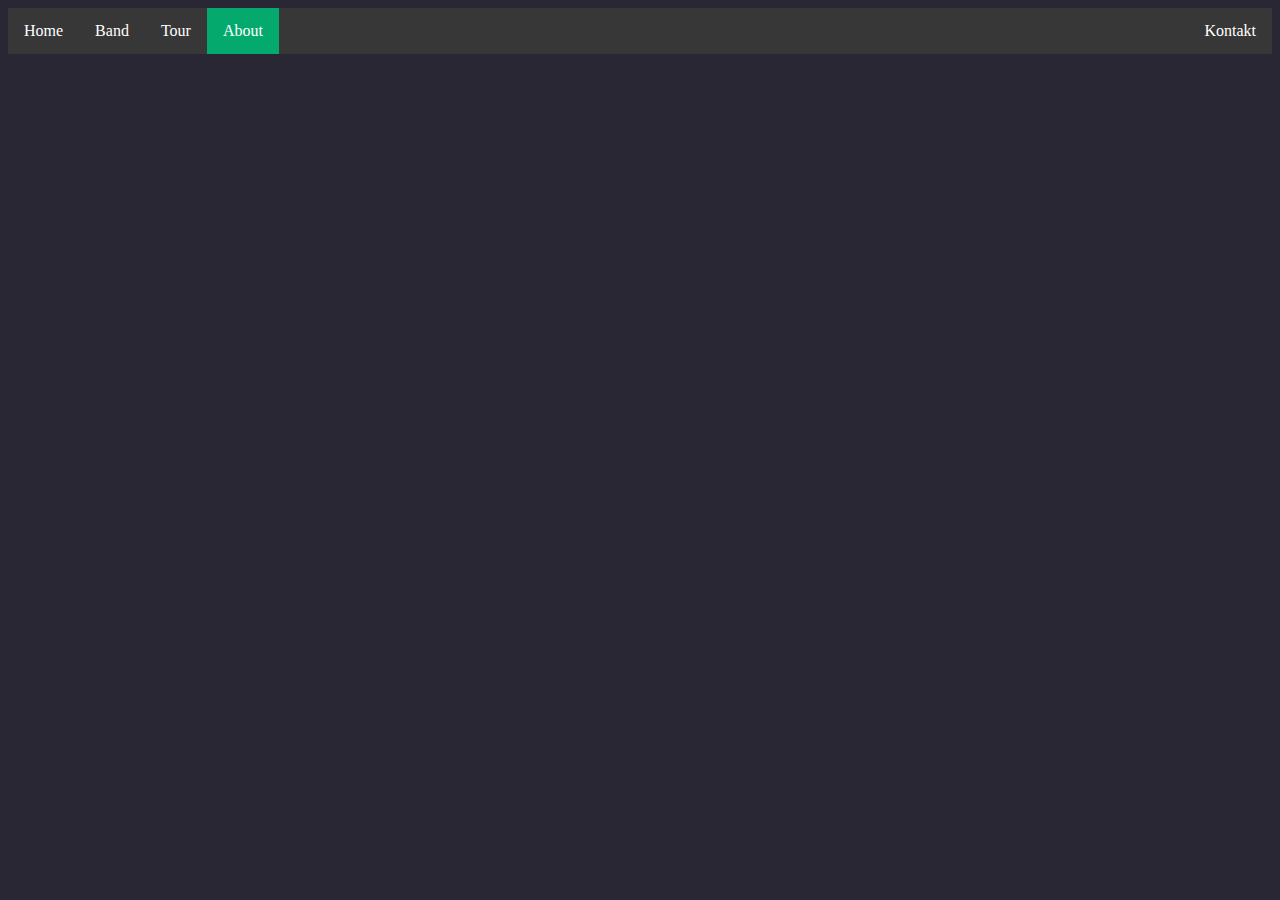
==== htmlcssjs/about.html @ 0d72051c "htmlProjektUpload" ====
<!DOCTYPE html>
<html lang="en">
<head>
    <meta charset="UTF-8">
    <meta http-equiv="X-UA-Compatible" content="IE=edge">
    <meta name="viewport" content="width=device-width, initial-scale=1.0">
    <title>Electric Callboy</title>
    <link rel="stylesheet" href="CSS/mystyle.css">
    <link rel="stylesheet" href="CSS/slideShow.css">
    <link rel="stylesheet" href="CSS/signs.css">
    <link rel="stylesheet" href="Javascript/myjs.js">
</head>
<body>
   
    <!--##### Navbar #####-->
    <ul>
        <li><a href="index.html">Home</a></li>
        <li><a href="band.html">Band</a></li>
        <li><a href="tour.html">Tour</a></li>
        <li><a class="active" href="about.html">About</a></li>
        <li style="float:right"><a href="kontakt.html">Kontakt</a></li>
    </ul>
   
</body>
</html>
---- htmlcssjs/CSS/mystyle.css ----
body {
    background-color: #282733;
    
}
ul {
    list-style-type: none; 
    margin: 0;
    padding: 0;
    overflow: hidden;
    background-color: #383737;
}
li {
    float: left;
}

li a {
    display: block;
    color: white;
    text-align: center;
    padding: 14px 16px;
    text-decoration: none;
}

li a:hover {
    background-color: #04aa6d79;
}

.active {
    background-color: #04AA6D;
}

.pictureContainer {
    height: 922px;
}

.pictureContainer img {
    display: block;
}

.column {
    float: left;
    padding: 10px;
}

.column.side {
    width: 25%;
    height: 100%;
}

.column.middle {
    width: 50%;
    height: 100%;
}

.row::after {
    content: "";
    display: table;
    clear: both;
}

.imgHor {
    transform: rotateY(180deg); 
}

div.banner {
    margin: 0;
    padding: 0;
}

h1.bannerName {
    margin: 0;
    position: relative;
}

.footer {
    position: absolute;
    left: 0;
    bottom: 0;
    width: 100%;
    text-align: center;
    color: white;
    background: #22222c;
    
}

.imgContainer {
    height: 922px;
}

.imgContainer img {
    display: block;
}
---- htmlcssjs/CSS/slideShow.css ----
* {box-sizing: border-box;
max-height: 600px !important;}

.slideshow-container {
    
    margin: 0;
}

.mySlides {
    display: none;
}

.prev, .next {
    cursor: pointer;
    position: absolute;
    top: 50%;
    width: auto;
    margin-top: -22px;
    padding: 16px;
    color: white;
    font-weight: bold;
    font-size: 18px;
    transition: 0.6s ease;
    border-radius: 0 3px 3px 0;
    user-select: none;
}

.next {
    right: 0;
    border-radius: 3px 0 0 3px;
}

.prev:hover, .next:hover {
    background-color: rgba(0,0,0,0.8);
}

.text {
    color: #f2f2f2;
    font-size: 15px;
    padding: 8px 12px;
    position: absolute;
    bottom: 8px;
    width: 100%;
    text-align: center;
}

.numbertext {
    color: #f2f2f2;
    font-size: 12px;
    padding: 8px 12px;
    position: absolute;
    top: 0;
}

.dot {
    cursor: pointer;
    height: 15px;
    width: 15px;
    margin: 0 2px;
    background-color: #a7a7a7;
    border-radius: 50%;
    display: inline-block;
    transition: background-color 0.6s ease;
}

.dot:hover {
    background-color: #4d0b0b;
}

.fade {
    animation-name: fade;
    animation-duration: 1.5s;
}

@keyframes fade {
    from {opacity: .4;}
    to {opacity: 1}
}
---- htmlcssjs/CSS/signs.css ----
.fa {padding: 20px;
    padding-right: 30px;
    width: 30px;
    text-align: center ;
    text-decoration: none;
    margin: 5px 2px;
    border-radius: 50%;
  }
  
  .fa:hover {
      opacity: 0.7;
  }
  
  .fa-facebook {
    background: #3B5998;
    color: white;
  }
  
  .fa-twitter {
    background: #55ACEE;
    color: white;
  }
  
  .fa-youtube {
    background: #bb0000;
    color: white;
  }
  
  .fa-instagram {
    background: #125688;
    color: white;
  }
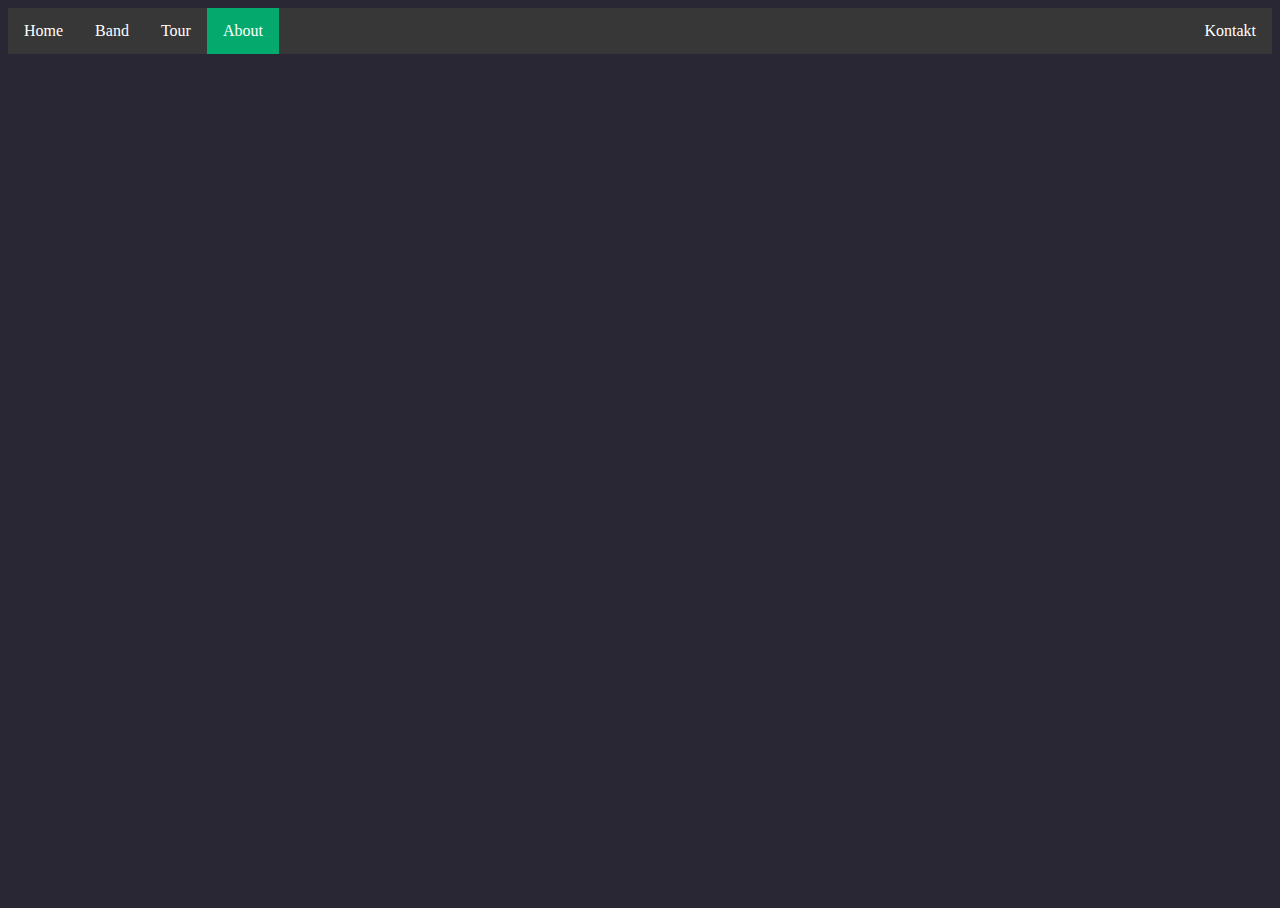
==== commit 65548822: "added table to tour" ====
--- a/htmlcssjs/about.html
+++ b/htmlcssjs/about.html
@@ -8,18 +8,18 @@
     <link rel="stylesheet" href="CSS/mystyle.css">
     <link rel="stylesheet" href="CSS/slideShow.css">
     <link rel="stylesheet" href="CSS/signs.css">
-    <link rel="stylesheet" href="Javascript/myjs.js">
 </head>
 <body>
-   
+   <header>
     <!--##### Navbar #####-->
-    <ul>
-        <li><a href="index.html">Home</a></li>
-        <li><a href="band.html">Band</a></li>
-        <li><a href="tour.html">Tour</a></li>
-        <li><a class="active" href="about.html">About</a></li>
-        <li style="float:right"><a href="kontakt.html">Kontakt</a></li>
+    <ul class="header">
+        <li class="header"><a href="index.html">Home</a></li>
+        <li class="header"><a href="band.html">Band</a></li>
+        <li class="header"><a href="tour.html">Tour</a></li>
+        <li class="header"><a class="active" href="about.html">About</a></li>
+        <li class="header" style="float:right"><a href="kontakt.html">Kontakt</a></li>
     </ul>
-   
+    </header>
+
 </body>
 </html>--- a/htmlcssjs/CSS/mystyle.css
+++ b/htmlcssjs/CSS/mystyle.css
@@ -1,19 +1,23 @@
+
+
 body {
     background-color: #282733;
-    
+    min-height: 100vh;
+    display: grid;
+    grid-template-rows: 1fr auto;
 }
-ul {
+ul.header {
     list-style-type: none; 
     margin: 0;
     padding: 0;
     overflow: hidden;
     background-color: #383737;
 }
-li {
+li.header {
     float: left;
 }
 
-li a {
+li.header a {
     display: block;
     color: white;
     text-align: center;
@@ -21,7 +25,7 @@
     text-decoration: none;
 }
 
-li a:hover {
+li.header a:hover {
     background-color: #04aa6d79;
 }
 
@@ -37,6 +41,12 @@
     display: block;
 }
 
+.flex {
+    display: flex;
+    justify-content: center;
+    align-items: center;
+}
+
 .column {
     float: left;
     padding: 10px;
@@ -49,6 +59,11 @@
 
 .column.middle {
     width: 50%;
+    height: 100%;
+}
+
+.column.even {
+    width: 33%;
     height: 100%;
 }
 
@@ -69,19 +84,29 @@
 
 h1.bannerName {
     margin: 0;
+}
+
+.pageContainer {
     position: relative;
+    min-height: 100vh;
+}
+
+.contentWrap {
+    padding-bottom: 4.5rem;
 }
 
 .footer {
-    position: absolute;
-    left: 0;
+    margin-top: auto;
     bottom: 0;
     width: 100%;
     text-align: center;
     color: white;
     background: #22222c;
+    height: 60px;
     
 }
+
+
 
 .imgContainer {
     height: 922px;
@@ -89,4 +114,49 @@
 
 .imgContainer img {
     display: block;
+}
+
+#myVideo {
+    position: fixed;
+    right: 0;
+    bottom: 0;
+    min-width: 100%;
+    min-height: 100%;
+    z-index: -1;
+}
+
+.content {
+    position: fixed;
+    bottom: 0;
+    background: rgba(0, 0, 0, 0.5);
+    color: #f1f1f1;
+    width: 100%;
+    padding: 20px;
+}
+
+#myBtn {
+    width: 200px;
+    font-size: 18px;
+    padding: 10px;
+    border: none;
+    background: #04AA6D;
+    color: white;
+    cursor: pointer;
+}
+
+#myBtn:hover {
+    background: #04aa6d79;
+    color: white;
+}
+
+.tourData {
+    list-style: none;
+    width: 400px;
+    text-align: left;
+    border: 2px solid #04aa6d79;
+    border-radius: 5px;
+    background-color: #0dca85;
+    padding: 5px;
+    margin-left: 40px;
+    margin: 20px;
 }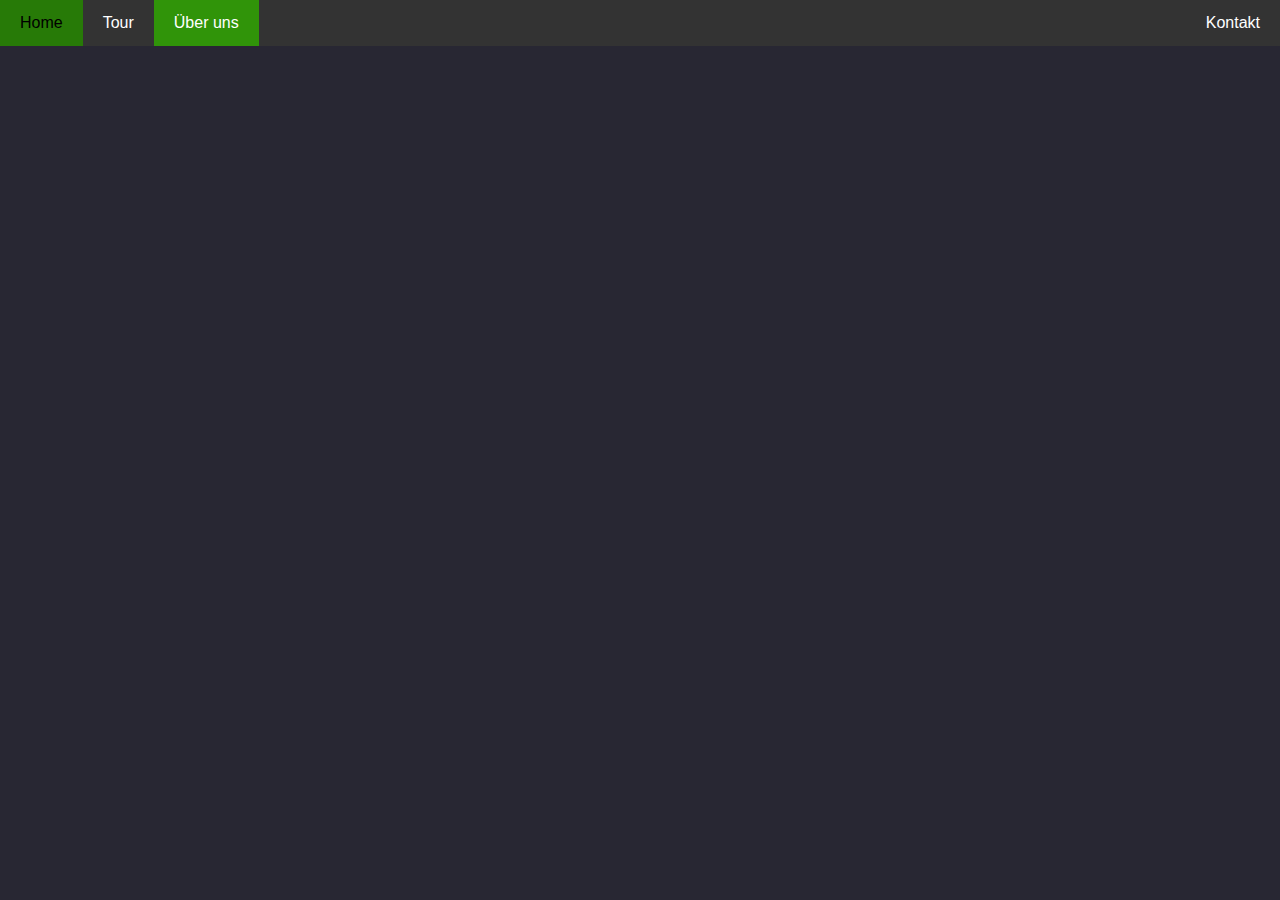
==== commit 38b121e3: "changed to new Index and cleaned css" ====
--- a/htmlcssjs/about.html
+++ b/htmlcssjs/about.html
@@ -11,15 +11,20 @@
 </head>
 <body>
    <header>
-    <!--##### Navbar #####-->
-    <ul class="header">
-        <li class="header"><a href="index.html">Home</a></li>
-        <li class="header"><a href="band.html">Band</a></li>
-        <li class="header"><a href="tour.html">Tour</a></li>
-        <li class="header"><a class="active" href="about.html">About</a></li>
-        <li class="header" style="float:right"><a href="kontakt.html">Kontakt</a></li>
-    </ul>
+     <!--##### Navbar #####-->
+     <div class="navbar">
+        <a href="index.html">Home</a>
+        <a href="tour.html">Tour</a>
+        <a class="active" href="about.html">Über uns</a>
+        <!--<a href="#">dodo</a>-->
+        <a href="kontakt.html" class="right">Kontakt</a>
+    </div>
     </header>
+    <main>
 
+    </main>
+    <footer>
+        
+    </footer>
 </body>
 </html>--- a/htmlcssjs/CSS/mystyle.css
+++ b/htmlcssjs/CSS/mystyle.css
@@ -1,70 +1,97 @@
 
 
 body {
+    font-family: Arial, Helvetica, sans-serif;
     background-color: #282733;
     min-height: 100vh;
-    display: grid;
-    grid-template-rows: 1fr auto;
-}
-ul.header {
-    list-style-type: none; 
     margin: 0;
-    padding: 0;
-    overflow: hidden;
-    background-color: #383737;
-}
-li.header {
-    float: left;
 }
 
-li.header a {
+header {
+    min-height: 50px;
+}
+
+body {
+    display: flex;
+    flex-direction: column;
+}
+
+main {
+    flex: 1;
+}
+
+/*#################### CSS für Navbar von hier ###################*/
+.navbar {
+    overflow: hidden;
+    background-color: #333;
+    position: sticky;
+    position: -webkit-sticky;
+    top: 0;
+}
+
+.navbar a {
+    float: left;
     display: block;
     color: white;
     text-align: center;
-    padding: 14px 16px;
+    padding: 14px 20px;
     text-decoration: none;
 }
 
-li.header a:hover {
-    background-color: #04aa6d79;
+.navbar a.right {
+    float: right;
 }
 
-.active {
-    background-color: #04AA6D;
+.navbar a:hover {
+    background-color: #277a07;
+    color: black;
 }
 
-.pictureContainer {
-    height: 922px;
+.navbar a.active {
+    background-color: #309409;
+    color: white;
+}
+/*####################### bis hier ###################*/
+
+/*################### CSS für Flexbox ###########################*/
+.row {
+    display: flex;
+flex-wrap: wrap;
 }
 
-.pictureContainer img {
-    display: block;
+.flexBannerSide {
+    flex: 25%;
 }
 
-.flex {
-    display: flex;
-    justify-content: center;
-    align-items: center;
+.flexBannerName {
+    flex: 50%;
 }
 
-.column {
-    float: left;
-    padding: 10px;
+.flexSide {
+    flex: 25%; 
+    padding: 20px;
 }
 
-.column.side {
-    width: 25%;
-    height: 100%;
+.flexMain {
+    flex: 50%;
+    padding: 20px;
+}
+/*############################ bis hier #########################*/
+
+.imgFit {
+    width: 100%;
+    object-fit: cover;
+    text-align: center;
 }
 
-.column.middle {
-    width: 50%;
-    height: 100%;
+/*##### Spiegelt das Bild #####*/
+.imgHor {
+    transform: rotateY(180deg); 
 }
 
-.column.even {
-    width: 33%;
-    height: 100%;
+.tourText {
+    font-size: 30px;
+    color: white;
 }
 
 .row::after {
@@ -86,34 +113,11 @@
     margin: 0;
 }
 
-.pageContainer {
+footer {
+    clear: both;
     position: relative;
-    min-height: 100vh;
-}
-
-.contentWrap {
-    padding-bottom: 4.5rem;
-}
-
-.footer {
-    margin-top: auto;
-    bottom: 0;
-    width: 100%;
+    height: 50px;
     text-align: center;
-    color: white;
-    background: #22222c;
-    height: 60px;
-    
-}
-
-
-
-.imgContainer {
-    height: 922px;
-}
-
-.imgContainer img {
-    display: block;
 }
 
 #myVideo {
@@ -125,22 +129,12 @@
     z-index: -1;
 }
 
-.content {
-    position: fixed;
-    bottom: 0;
-    background: rgba(0, 0, 0, 0.5);
-    color: #f1f1f1;
-    width: 100%;
-    padding: 20px;
-}
-
 #myBtn {
-    width: 200px;
     font-size: 18px;
-    padding: 10px;
+    padding: 14px 16px;
     border: none;
     background: #04AA6D;
-    color: white;
+    color: rgb(0, 0, 0);
     cursor: pointer;
 }
 
@@ -151,12 +145,39 @@
 
 .tourData {
     list-style: none;
-    width: 400px;
+    font-size: 25px;
+    width: auto;
     text-align: left;
     border: 2px solid #04aa6d79;
     border-radius: 5px;
     background-color: #0dca85;
-    padding: 5px;
-    margin-left: 40px;
-    margin: 20px;
+    padding: 10px;
+    margin-left: 20px;
+    margin: 25px;
+}
+
+div.listContainer {
+    text-align: center;
+    color: white;
+}
+
+ul.centerList {
+    display: inline-block;
+    text-align: left;
+}
+
+/*######################## Setzt bei eine Display weite von unter 700 Pixeln
+######################### die Flexboxen untereinander #####################*/
+@media screen and (max-width: 700px) {
+    .row {
+        flex-direction: column;
+    }
+}
+
+/*############# Bei unter 400 Pixel navbar diagonal ##################*/
+@media screen and (max-width: 400px) {
+    .navbar a {
+        float: none;
+        width: 100%;
+    }
 }--- a/htmlcssjs/CSS/slideShow.css
+++ b/htmlcssjs/CSS/slideShow.css
@@ -1,5 +1,6 @@
-* {box-sizing: border-box;
-max-height: 600px !important;}
+* {
+    box-sizing: border-box;
+}
 
 .slideshow-container {
     
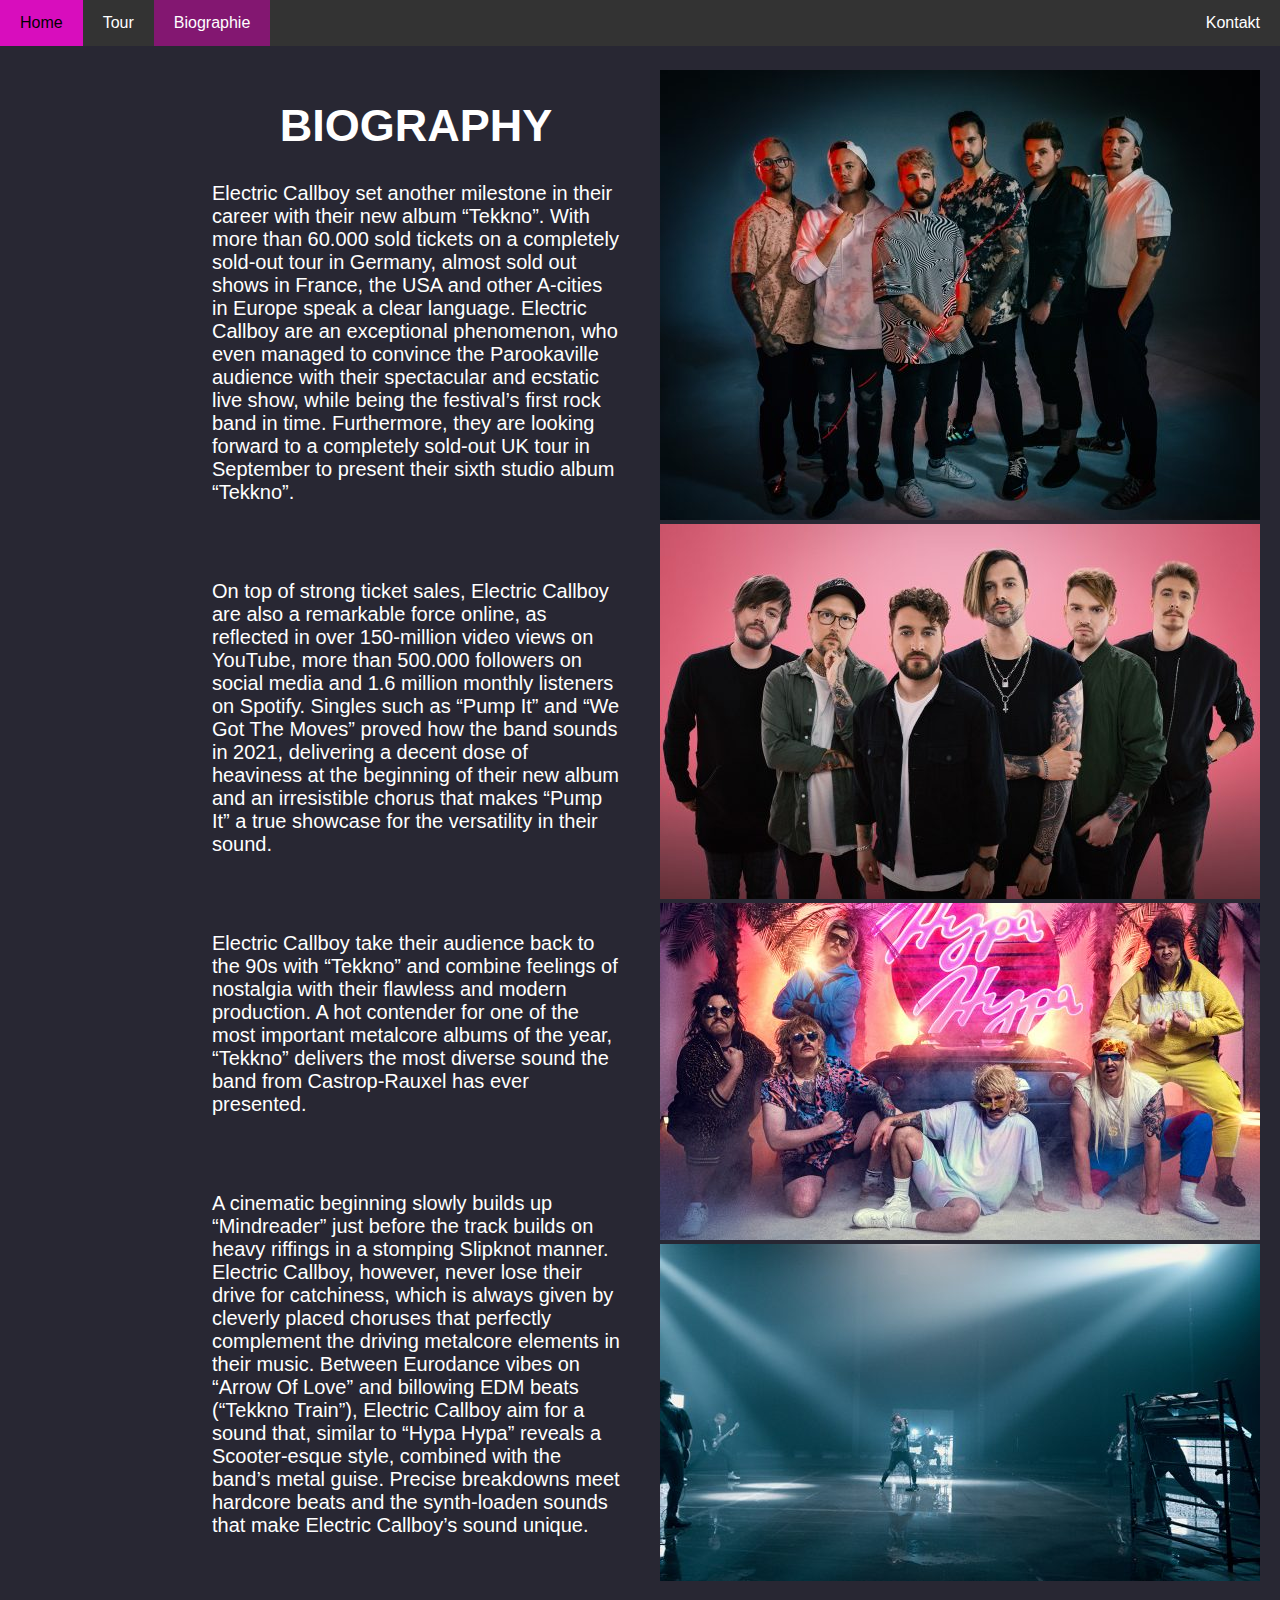
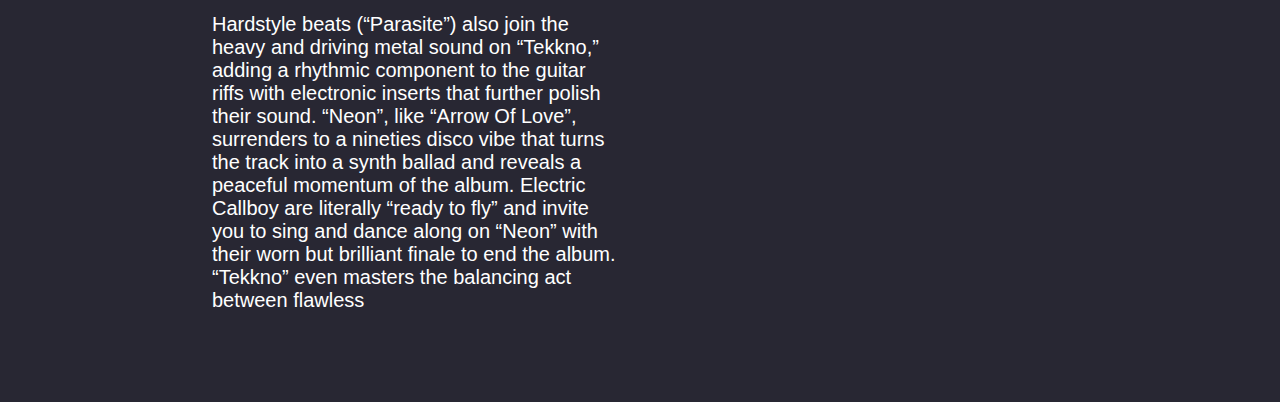
==== commit 449c3af8: "designed Biographie site" ====
--- a/htmlcssjs/about.html
+++ b/htmlcssjs/about.html
@@ -15,12 +15,51 @@
      <div class="navbar">
         <a href="index.html">Home</a>
         <a href="tour.html">Tour</a>
-        <a class="active" href="about.html">Über uns</a>
+        <a class="active" href="about.html">Biographie</a>
         <!--<a href="#">dodo</a>-->
         <a href="kontakt.html" class="right">Kontakt</a>
     </div>
     </header>
     <main>
+
+        <div class="row">
+            <div class="flexBioSide"></div>
+            <div class="flexBioMain bioText">
+                <h1>BIOGRAPHY</h1>
+                <p> Electric Callboy set another milestone in their career with their new album “Tekkno”. With more than 60.000 sold tickets on a completely 
+                    sold-out tour in Germany, almost sold out shows in France, the USA and other A-cities in Europe speak a clear language. Electric Callboy 
+                    are an exceptional phenomenon, who even managed to convince the Parookaville audience with their spectacular and ecstatic live show, while 
+                    being the festival’s first rock band in time. Furthermore, they are looking forward to a completely sold-out UK tour in September to present 
+                    their sixth studio album “Tekkno”.</p><br><br>
+                    
+                <p> On top of strong ticket sales, Electric Callboy are also a remarkable force online, as reflected in over 150-million video views on YouTube, 
+                    more than 500.000 followers on social media and 1.6 million monthly listeners on Spotify. Singles such as “Pump It” and “We Got The Moves” 
+                    proved how the band sounds in 2021, delivering a decent dose of heaviness at the beginning of their new album and an irresistible chorus 
+                    that makes “Pump It” a true showcase for the versatility in their sound.</p><br><br>
+                    
+                <p> Electric Callboy take their audience back to the 90s with “Tekkno” and combine feelings of nostalgia with their flawless and modern production. 
+                    A hot contender for one of the most important metalcore albums of the year, “Tekkno” delivers the most diverse sound the band from Castrop-Rauxel 
+                    has ever presented.</p><br><br>
+                    
+                <p> A cinematic beginning slowly builds up “Mindreader” just before the track builds on heavy riffings in a stomping Slipknot manner. Electric Callboy, 
+                    however, never lose their drive for catchiness, which is always given by cleverly placed choruses that perfectly complement the driving metalcore 
+                    elements in their music. Between Eurodance vibes on “Arrow Of Love” and billowing EDM beats (“Tekkno Train”), Electric Callboy aim for a sound 
+                    that, similar to “Hypa Hypa” reveals a Scooter-esque style, combined with the band’s metal guise. Precise breakdowns meet hardcore beats and 
+                    the synth-loaden sounds that make Electric Callboy’s sound unique.</p><br><br>
+                    
+                <p> Hardstyle beats (“Parasite”) also join the heavy and driving metal sound on “Tekkno,” adding a rhythmic component to the guitar riffs with 
+                    electronic inserts that further polish their sound. “Neon”, like “Arrow Of Love”, surrenders to a nineties disco vibe that turns the track 
+                    into a synth ballad and reveals a peaceful momentum of the album. Electric Callboy are literally “ready to fly” and invite you to sing and 
+                    dance along on “Neon” with their worn but brilliant finale to end the album. “Tekkno” even masters the balancing act between flawless</p>
+            </div>
+            <div class="flexBioMain">
+                <img src="Bilder/bioEins.jpg" alt="Bild Biographie 1">
+                <img src="Bilder/bioZwei.jpg" alt="Bild Biographie 2">
+                <img src="Bilder/bioDrei.jpg" alt="Bild Biographie 3">
+                <img src="Bilder/bioVier.jpg" alt="Bild Biographie 4">
+            </div>
+            <div class="flexBioSide"></div>
+        </div>
 
     </main>
     <footer>
--- a/htmlcssjs/CSS/mystyle.css
+++ b/htmlcssjs/CSS/mystyle.css
@@ -43,12 +43,12 @@
 }
 
 .navbar a:hover {
-    background-color: #277a07;
+    background-color: #d80dbd;
     color: black;
 }
 
 .navbar a.active {
-    background-color: #309409;
+    background-color: #831771;
     color: white;
 }
 /*####################### bis hier ###################*/
@@ -76,6 +76,16 @@
     flex: 50%;
     padding: 20px;
 }
+
+.flexBioSide{
+    flex: 15%;
+}
+ 
+.flexBioMain {
+    flex: 35%;
+    padding: 20px;
+}
+
 /*############################ bis hier #########################*/
 
 .imgFit {
@@ -91,6 +101,17 @@
 
 .tourText {
     font-size: 30px;
+    color: white;
+}
+
+.bioText > h1 {
+    font-size: 45px;
+    text-align: center;
+    color: white;
+}
+
+.bioText > p {
+    font-size: 20px;
     color: white;
 }
 
@@ -133,14 +154,14 @@
     font-size: 18px;
     padding: 14px 16px;
     border: none;
-    background: #04AA6D;
-    color: rgb(0, 0, 0);
+    background: #ee22cc;
+    color: white;
     cursor: pointer;
 }
 
 #myBtn:hover {
-    background: #04aa6d79;
-    color: white;
+    background: #d80dbd;
+    color: black;
 }
 
 .tourData {
@@ -148,9 +169,9 @@
     font-size: 25px;
     width: auto;
     text-align: left;
-    border: 2px solid #04aa6d79;
+    border: 2px solid #d80dbd;
     border-radius: 5px;
-    background-color: #0dca85;
+    background-color: #831771;
     padding: 10px;
     margin-left: 20px;
     margin: 25px;
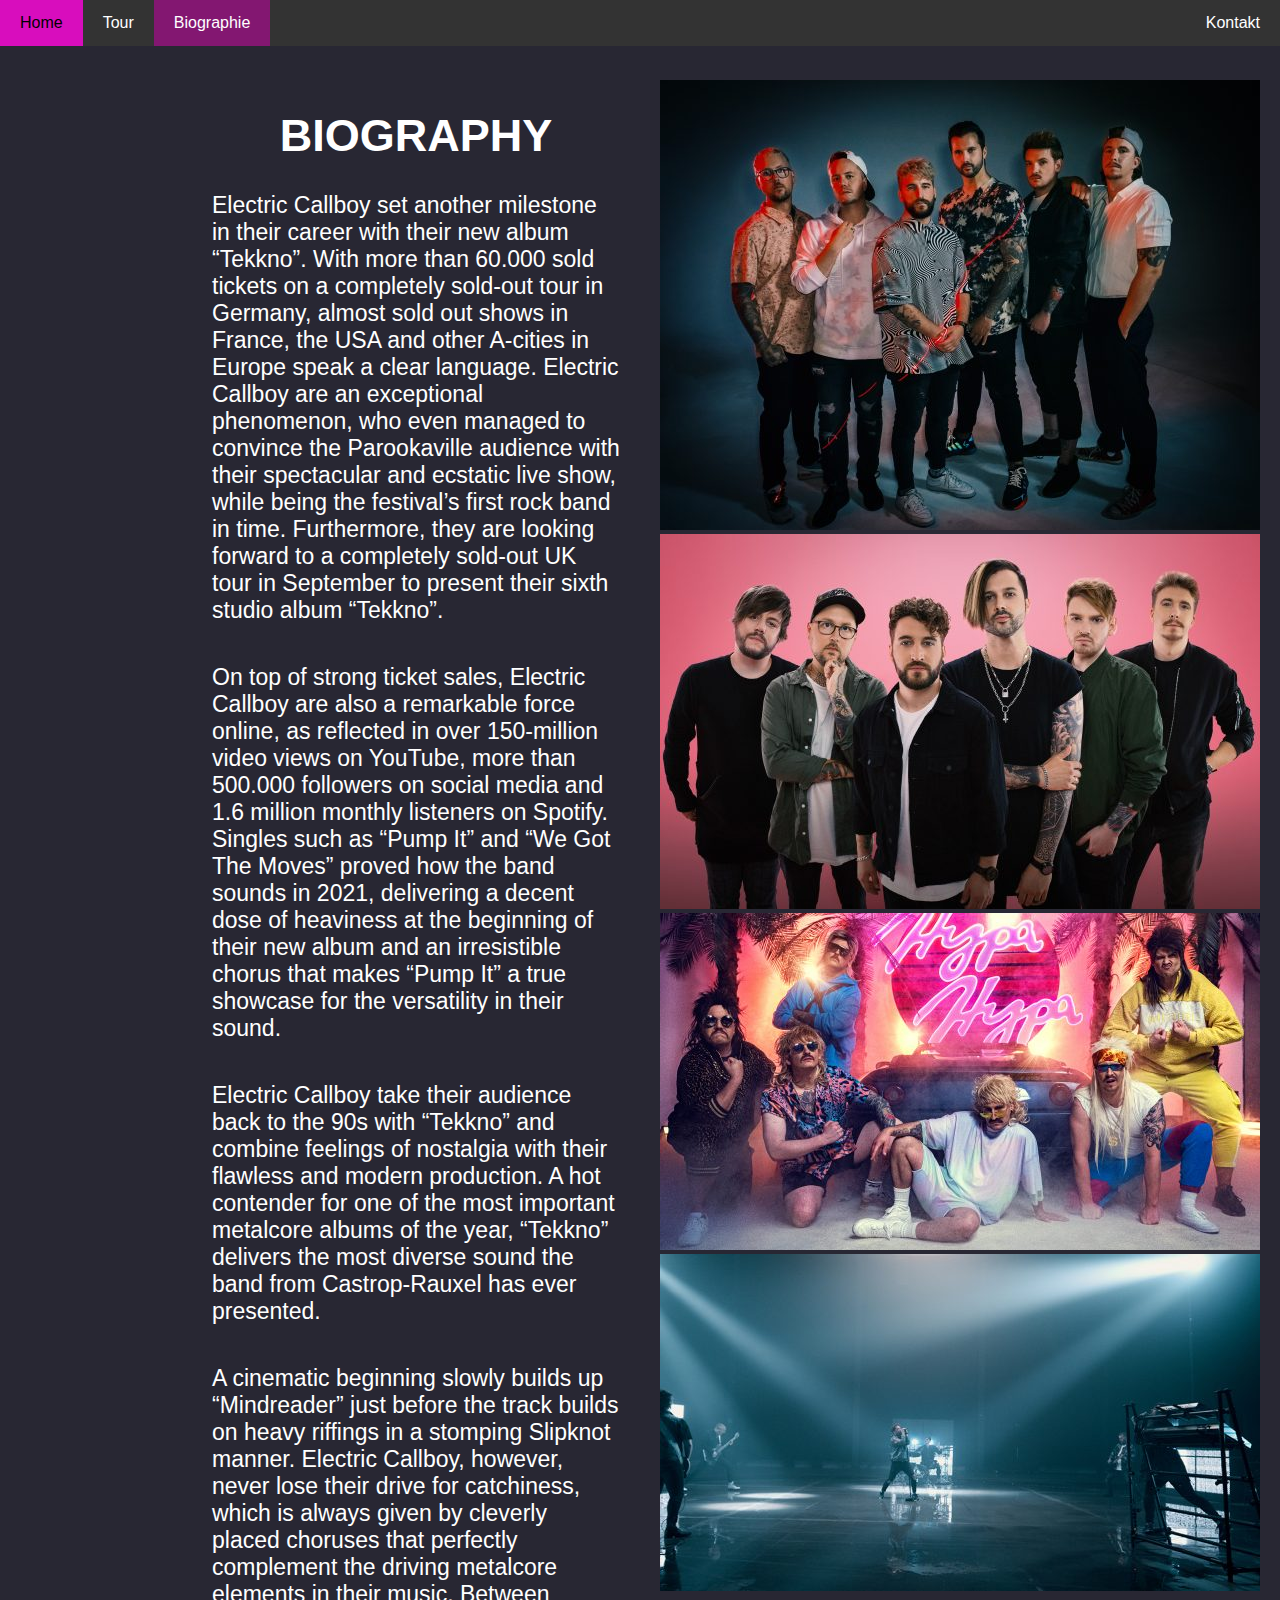
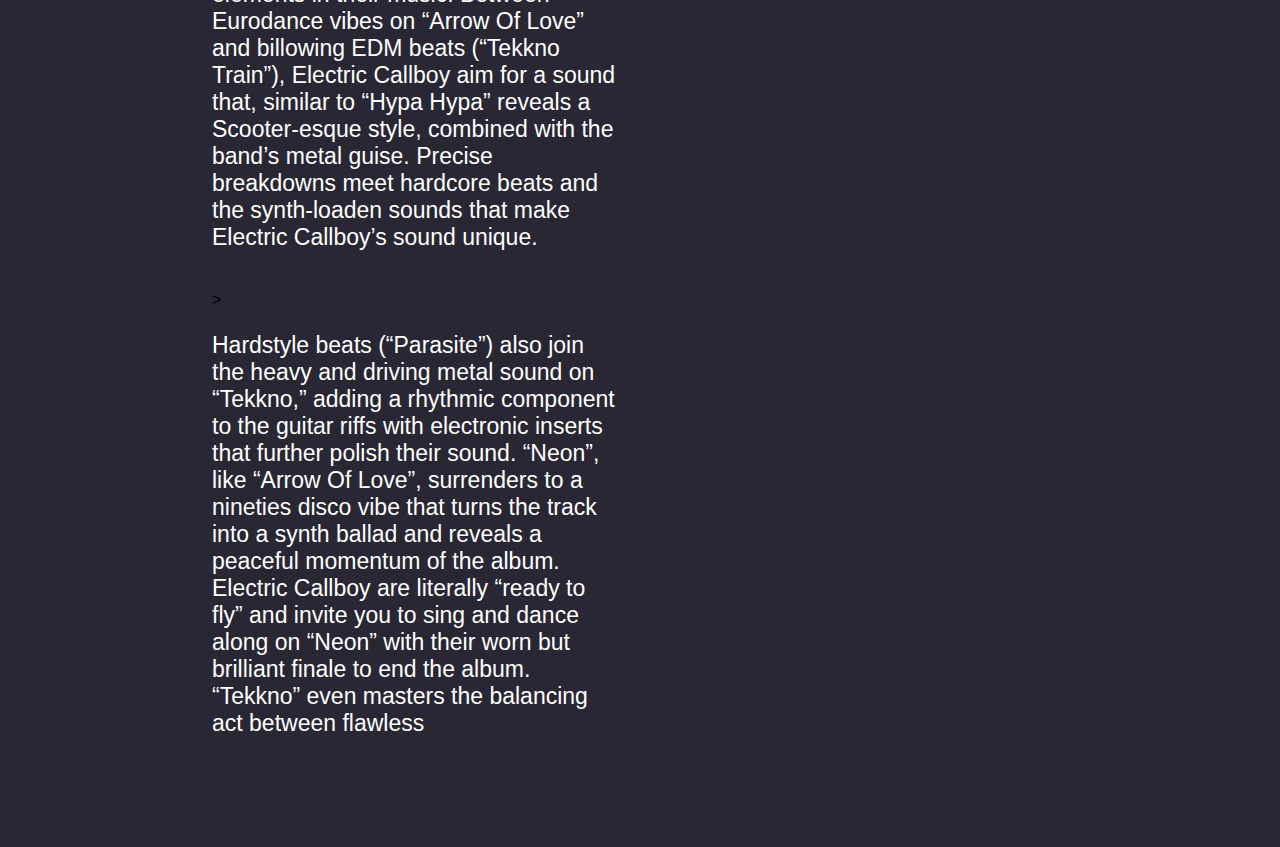
==== commit cf2e4c42: "added contact page" ====
--- a/htmlcssjs/about.html
+++ b/htmlcssjs/about.html
@@ -30,22 +30,22 @@
                     sold-out tour in Germany, almost sold out shows in France, the USA and other A-cities in Europe speak a clear language. Electric Callboy 
                     are an exceptional phenomenon, who even managed to convince the Parookaville audience with their spectacular and ecstatic live show, while 
                     being the festival’s first rock band in time. Furthermore, they are looking forward to a completely sold-out UK tour in September to present 
-                    their sixth studio album “Tekkno”.</p><br><br>
+                    their sixth studio album “Tekkno”.</p>
                     
                 <p> On top of strong ticket sales, Electric Callboy are also a remarkable force online, as reflected in over 150-million video views on YouTube, 
                     more than 500.000 followers on social media and 1.6 million monthly listeners on Spotify. Singles such as “Pump It” and “We Got The Moves” 
                     proved how the band sounds in 2021, delivering a decent dose of heaviness at the beginning of their new album and an irresistible chorus 
-                    that makes “Pump It” a true showcase for the versatility in their sound.</p><br><br>
+                    that makes “Pump It” a true showcase for the versatility in their sound.</p>
                     
                 <p> Electric Callboy take their audience back to the 90s with “Tekkno” and combine feelings of nostalgia with their flawless and modern production. 
                     A hot contender for one of the most important metalcore albums of the year, “Tekkno” delivers the most diverse sound the band from Castrop-Rauxel 
-                    has ever presented.</p><br><br>
+                    has ever presented.</p>
                     
                 <p> A cinematic beginning slowly builds up “Mindreader” just before the track builds on heavy riffings in a stomping Slipknot manner. Electric Callboy, 
                     however, never lose their drive for catchiness, which is always given by cleverly placed choruses that perfectly complement the driving metalcore 
                     elements in their music. Between Eurodance vibes on “Arrow Of Love” and billowing EDM beats (“Tekkno Train”), Electric Callboy aim for a sound 
                     that, similar to “Hypa Hypa” reveals a Scooter-esque style, combined with the band’s metal guise. Precise breakdowns meet hardcore beats and 
-                    the synth-loaden sounds that make Electric Callboy’s sound unique.</p><br><br>
+                    the synth-loaden sounds that make Electric Callboy’s sound unique.</p>>
                     
                 <p> Hardstyle beats (“Parasite”) also join the heavy and driving metal sound on “Tekkno,” adding a rhythmic component to the guitar riffs with 
                     electronic inserts that further polish their sound. “Neon”, like “Arrow Of Love”, surrenders to a nineties disco vibe that turns the track 
--- a/htmlcssjs/CSS/mystyle.css
+++ b/htmlcssjs/CSS/mystyle.css
@@ -55,6 +55,7 @@
 
 /*################### CSS für Flexbox ###########################*/
 .row {
+    margin-top: 10px;
     display: flex;
 flex-wrap: wrap;
 }
@@ -86,6 +87,10 @@
     padding: 20px;
 }
 
+.flexForm {
+    flex: 70%;
+}
+
 /*############################ bis hier #########################*/
 
 .imgFit {
@@ -111,8 +116,9 @@
 }
 
 .bioText > p {
-    font-size: 20px;
-    color: white;
+    font-size: 23px;
+    color: white;
+    margin-bottom: 40px;
 }
 
 .row::after {
@@ -183,8 +189,78 @@
 }
 
 ul.centerList {
+    margin-top: 150px;
     display: inline-block;
     text-align: left;
+    list-style: none;
+}
+
+li.base {
+    color: white;
+    font-size: 20px;
+}
+
+.formInfo {
+    text-align: center;
+    color: white;
+    margin-top: 130px;
+}
+
+input[type=text], select {
+    width: 100%;
+    padding: 12px 20px;
+    margin: 8px 0;
+    display: inline-block;
+    border: 1px solid #ccc;
+    border-radius: 4px;
+    box-sizing: border-box;
+}
+
+input[type=email], select {
+    width: 100%;
+    padding: 12px 20px;
+    margin: 8px 0;
+    display: inline-block;
+    border: 1px solid #ccc;
+    border-radius: 4px;
+    box-sizing: border-box;
+}
+
+textarea {
+    width: 100%;
+    height: 150px;
+    padding: 12px 20px;
+    margin: 20px 0;
+    background-color: white;
+    border: 1px solid #ccc;
+    border-radius: 4px;
+    box-sizing: border-box;
+    resize: none;
+}
+
+input[type=submit] {
+    float: right;
+    width: 40%;
+    background-color: #831771;
+    color: white;
+    padding: 14px 20px;
+    margin: 20px 0;
+    border: none;
+    border-radius: 4px;
+    cursor: pointer;
+}
+
+input[type=submit]:hover {
+    background-color: #ee22cc;
+    color: black;
+}
+
+.formBox {
+    border-radius: 5px;
+    background-color: #282733;
+    padding: 20px 250px 150px;
+    color: white;
+    font-size: 20px;
 }
 
 /*######################## Setzt bei eine Display weite von unter 700 Pixeln
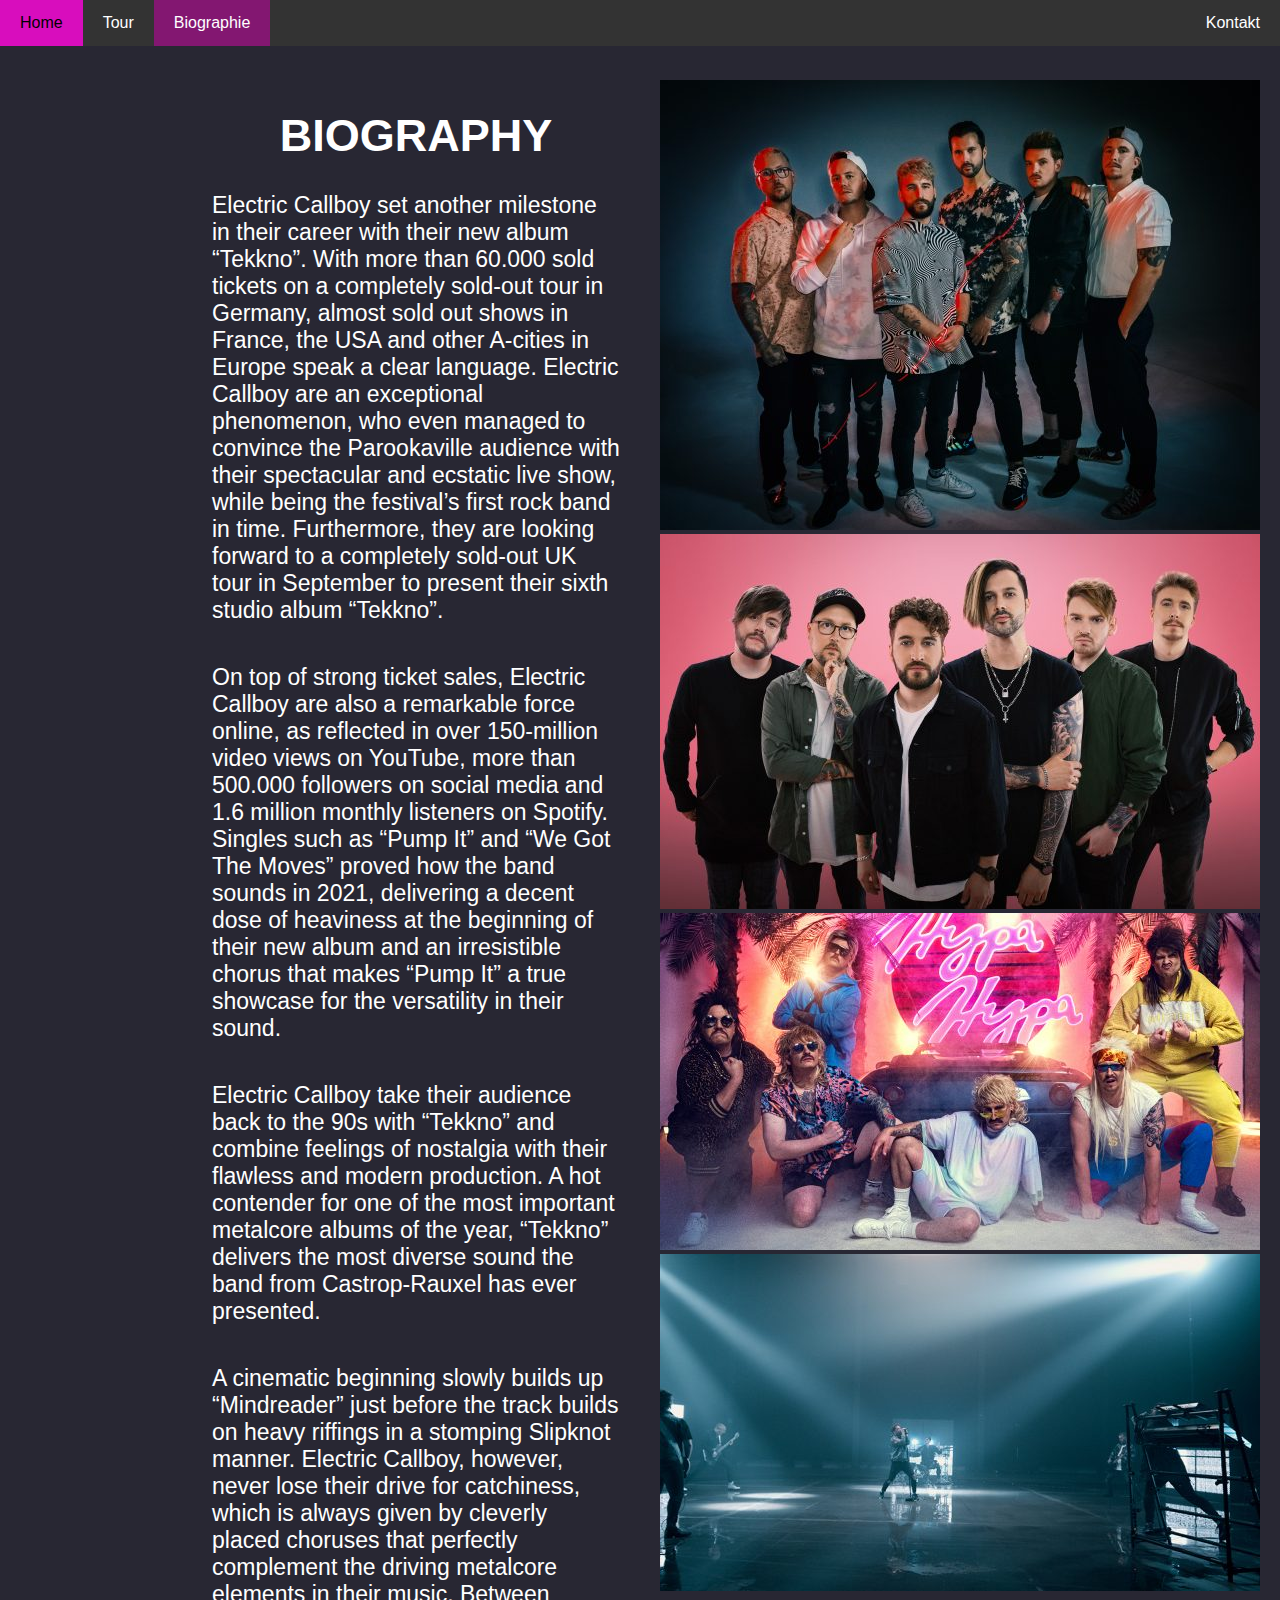
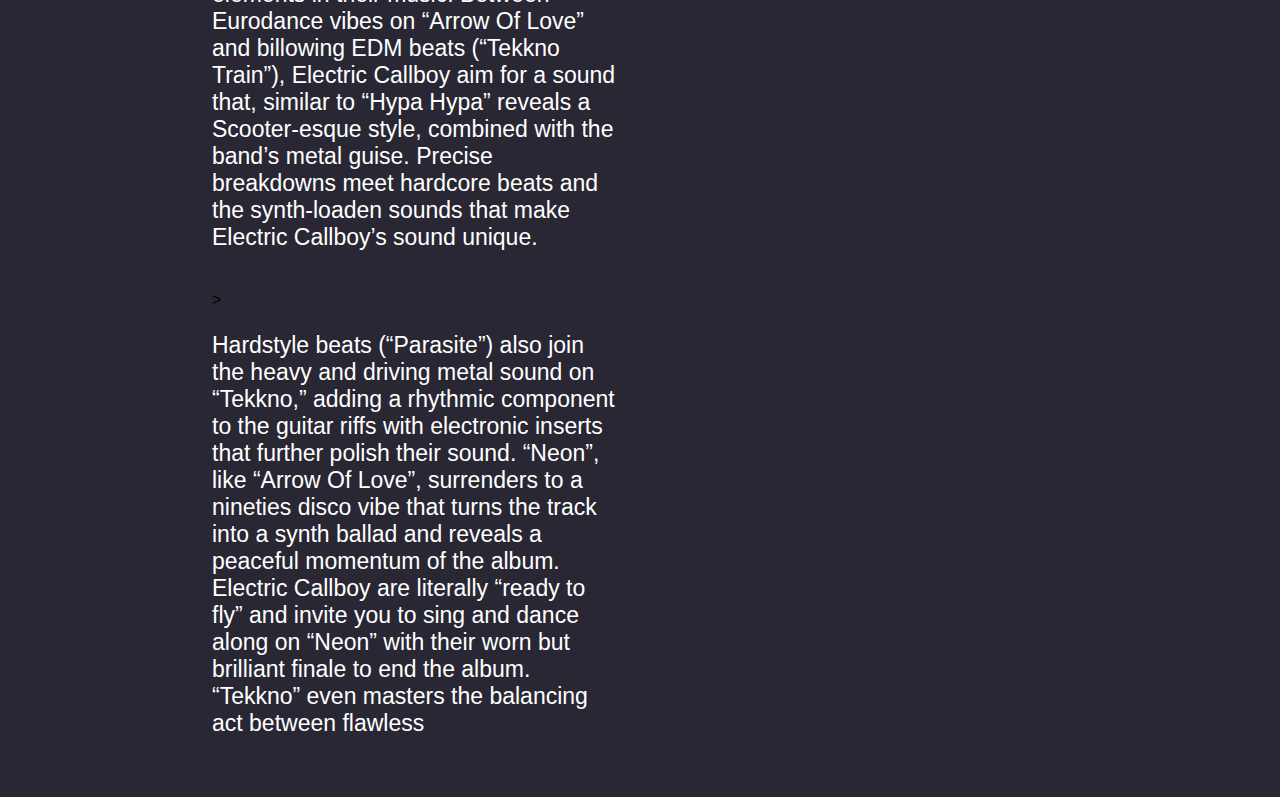
==== commit cce77f8e: "aufgeräumt" ====
--- a/htmlcssjs/about.html
+++ b/htmlcssjs/about.html
@@ -16,7 +16,6 @@
         <a href="index.html">Home</a>
         <a href="tour.html">Tour</a>
         <a class="active" href="about.html">Biographie</a>
-        <!--<a href="#">dodo</a>-->
         <a href="kontakt.html" class="right">Kontakt</a>
     </div>
     </header>
@@ -24,6 +23,7 @@
 
         <div class="row">
             <div class="flexBioSide"></div>
+             <!--##### Text in Biograpie #####-->
             <div class="flexBioMain bioText">
                 <h1>BIOGRAPHY</h1>
                 <p> Electric Callboy set another milestone in their career with their new album “Tekkno”. With more than 60.000 sold tickets on a completely 
@@ -52,6 +52,7 @@
                     into a synth ballad and reveals a peaceful momentum of the album. Electric Callboy are literally “ready to fly” and invite you to sing and 
                     dance along on “Neon” with their worn but brilliant finale to end the album. “Tekkno” even masters the balancing act between flawless</p>
             </div>
+            <!--##### Bilder in Biographie #####-->
             <div class="flexBioMain">
                 <img src="Bilder/bioEins.jpg" alt="Bild Biographie 1">
                 <img src="Bilder/bioZwei.jpg" alt="Bild Biographie 2">
@@ -62,8 +63,6 @@
         </div>
 
     </main>
-    <footer>
-        
-    </footer>
+
 </body>
 </html>--- a/htmlcssjs/CSS/mystyle.css
+++ b/htmlcssjs/CSS/mystyle.css
@@ -104,9 +104,14 @@
     transform: rotateY(180deg); 
 }
 
-.tourText {
-    font-size: 30px;
-    color: white;
+.tourText > h1 {
+    margin: 20px;
+    font-size: 100px;
+}
+
+.tourText > h2 {
+    margin: 20px;
+    font-size: 75px;
 }
 
 .bioText > h1 {
@@ -143,8 +148,9 @@
 footer {
     clear: both;
     position: relative;
-    height: 50px;
-    text-align: center;
+    height: 70px;
+    text-align: center;
+    background-color: #18171f;
 }
 
 #myVideo {
@@ -189,7 +195,7 @@
 }
 
 ul.centerList {
-    margin-top: 150px;
+    margin-top: 50px;
     display: inline-block;
     text-align: left;
     list-style: none;
@@ -258,7 +264,7 @@
 .formBox {
     border-radius: 5px;
     background-color: #282733;
-    padding: 20px 250px 150px;
+    padding: 20px 250px 0;
     color: white;
     font-size: 20px;
 }
